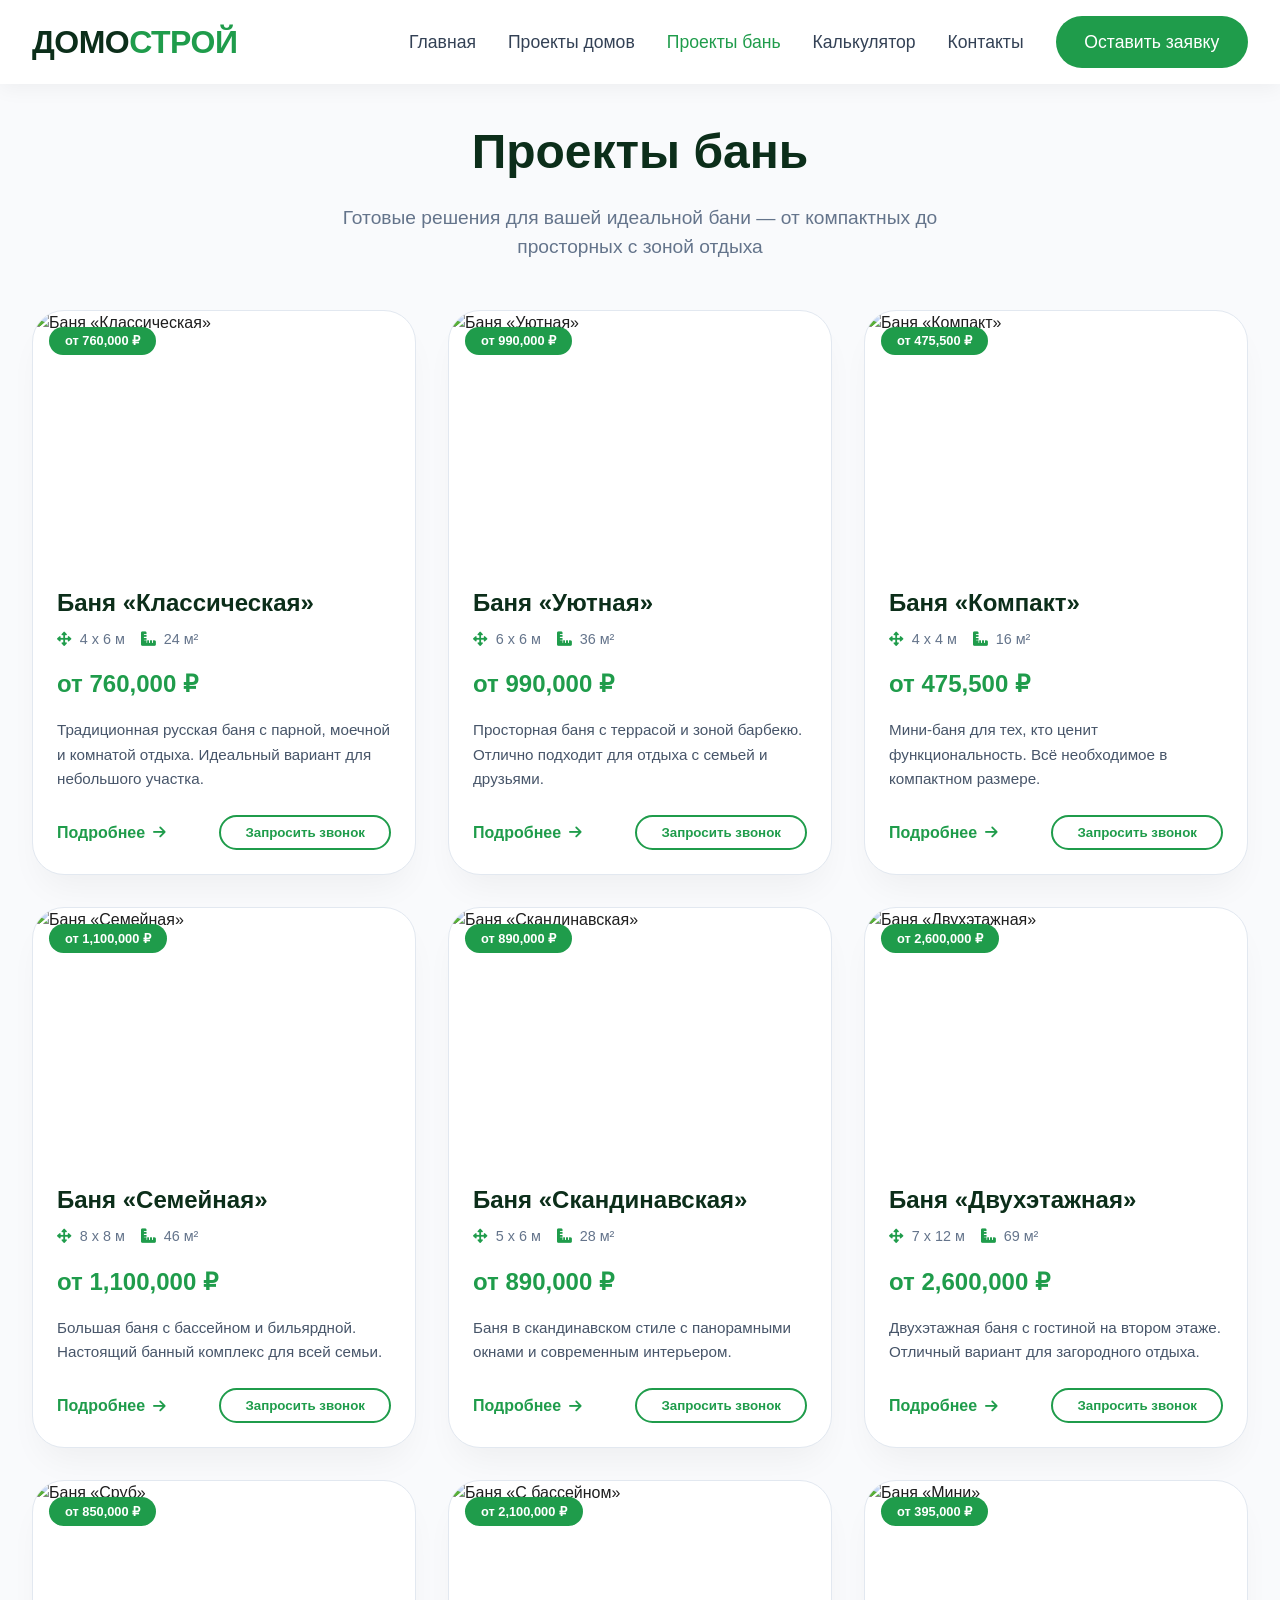
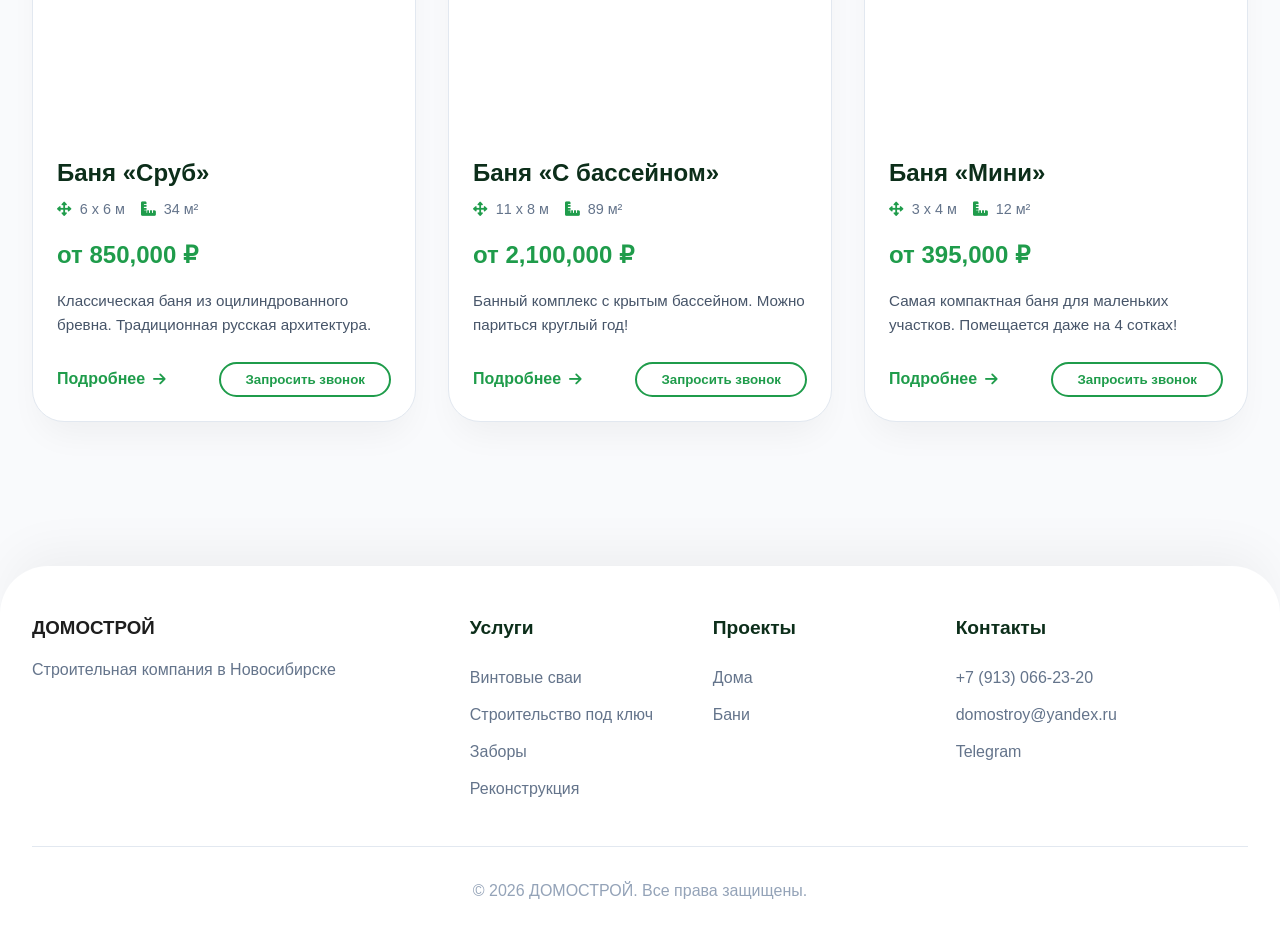
==== baths.html @ 4ecd40e8 "Add files via upload" ====
<!DOCTYPE html>
<html lang="ru">
<head>
    <meta charset="UTF-8">
    <meta name="viewport" content="width=device-width, initial-scale=1.0">
    <title>Проекты бань | ДОМОСТРОЙ</title>
    <link rel="shortcut icon" href="/favicon.ico" type="image/x-icon">
    <link rel="stylesheet" href="https://cdnjs.cloudflare.com/ajax/libs/font-awesome/6.0.0-beta3/css/all.min.css">
    <style>
        * {
            margin: 0;
            padding: 0;
            box-sizing: border-box;
        }

        body {
            font-family: 'Inter', -apple-system, BlinkMacSystemFont, 'Segoe UI', sans-serif;
            background: #f9fafc;
            color: #1e1e1e;
            line-height: 1.5;
        }

        /* ===== НАВИГАЦИЯ ===== */
        .navbar {
            background: white;
            box-shadow: 0 4px 20px rgba(0,0,0,0.05);
            position: sticky;
            top: 0;
            z-index: 100;
        }

        .nav-container {
            max-width: 1400px;
            margin: 0 auto;
            padding: 1rem 2rem;
            display: flex;
            justify-content: space-between;
            align-items: center;
            flex-wrap: wrap;
        }

        .nav-logo {
            display: flex;
            align-items: center;
        }

        .logo-text {
            font-size: 2rem;
            font-weight: 800;
            letter-spacing: -0.5px;
            line-height: 1.2;
        }

        .logo-dark {
            color: #0c2e1a;
        }

        .logo-light {
            color: #1f9c4b;
        }

        .nav-links {
            display: flex;
            gap: 2rem;
            align-items: center;
            flex-wrap: wrap;
        }

        .nav-links a {
            text-decoration: none;
            color: #334155;
            font-weight: 500;
            transition: 0.2s;
            font-size: 1.1rem;
        }

        .nav-links a:hover {
            color: #1f9c4b;
        }

        .nav-button {
            background: #1f9c4b;
            color: white !important;
            padding: 0.8rem 1.8rem;
            border-radius: 100px;
        }

        .nav-button:hover {
            background: #24b155;
            color: white !important;
        }

        /* ===== ОСНОВНОЙ КОНТЕЙНЕР ===== */
        .main-container {
            max-width: 1400px;
            margin: 0 auto;
            padding: 2rem 2rem 3rem;
        }

        /* ===== ЗАГОЛОВОК СТРАНИЦЫ ===== */
        .page-header {
            text-align: center;
            margin-bottom: 3rem;
        }

        .page-header h1 {
            font-size: 3rem;
            font-weight: 700;
            color: #0c2e1a;
            margin-bottom: 1rem;
        }

        .page-header p {
            color: #64748b;
            font-size: 1.2rem;
            max-width: 700px;
            margin: 0 auto;
        }

        /* ===== СЕТКА ПРОЕКТОВ ===== */
        .projects-grid {
            display: grid;
            grid-template-columns: repeat(auto-fit, minmax(350px, 1fr));
            gap: 2rem;
            margin: 3rem 0;
        }

        .project-card {
            background: white;
            border-radius: 32px;
            overflow: hidden;
            box-shadow: 0 20px 35px -10px rgba(0,0,0,0.05);
            border: 1px solid #e2e8f0;
            transition: 0.3s;
            cursor: pointer;
        }

        .project-card:hover {
            transform: translateY(-5px);
            box-shadow: 0 30px 45px -15px rgba(31,156,75,0.15);
            border-color: #1f9c4b;
        }

        .project-image {
            position: relative;
            height: 250px;
            overflow: hidden;
        }

        .project-image img {
            width: 100%;
            height: 100%;
            object-fit: cover;
            transition: 0.5s;
        }

        .project-card:hover .project-image img {
            transform: scale(1.05);
        }

        .project-badge {
            position: absolute;
            top: 1rem;
            left: 1rem;
            background: #1f9c4b;
            color: white;
            padding: 0.3rem 1rem;
            border-radius: 100px;
            font-size: 0.8rem;
            font-weight: 600;
            z-index: 2;
        }

        .project-content {
            padding: 1.5rem;
        }

        .project-title {
            font-size: 1.5rem;
            font-weight: 700;
            color: #0c2e1a;
            margin-bottom: 0.5rem;
        }

        .project-specs {
            display: flex;
            gap: 1rem;
            margin-bottom: 1rem;
            color: #64748b;
            font-size: 0.9rem;
        }

        .project-specs i {
            color: #1f9c4b;
            margin-right: 0.3rem;
        }

        .project-price {
            font-size: 1.5rem;
            font-weight: 700;
            color: #1f9c4b;
            margin-bottom: 1rem;
        }

        .project-price small {
            font-size: 0.9rem;
            color: #64748b;
            font-weight: 400;
        }

        .project-description {
            color: #475569;
            margin-bottom: 1.5rem;
            font-size: 0.95rem;
            line-height: 1.6;
        }

        .project-footer {
            display: flex;
            justify-content: space-between;
            align-items: center;
            pointer-events: none;
        }

        .project-link {
            color: #1f9c4b;
            font-weight: 600;
            display: inline-flex;
            align-items: center;
            gap: 0.5rem;
            pointer-events: none;
        }

        .project-link i {
            font-size: 0.9rem;
        }

        .project-btn {
            background: transparent;
            border: 2px solid #1f9c4b;
            color: #1f9c4b;
            padding: 0.5rem 1.5rem;
            border-radius: 100px;
            font-weight: 600;
            cursor: pointer;
            transition: 0.2s;
            pointer-events: auto;
            position: relative;
            z-index: 10;
        }

        .project-btn:hover {
            background: #1f9c4b;
            color: white;
        }

        /* ===== МОДАЛЬНОЕ ОКНО ПРОЕКТА ===== */
        .modal {
            display: none;
            position: fixed;
            top: 0;
            left: 0;
            width: 100%;
            height: 100%;
            background: rgba(0,0,0,0.8);
            z-index: 1000;
            justify-content: center;
            align-items: center;
        }

        .modal.active {
            display: flex;
        }

        .modal-content {
            background: white;
            border-radius: 48px;
            max-width: 1000px;
            width: 90%;
            max-height: 90vh;
            overflow-y: auto;
            position: relative;
            padding: 2rem;
        }

        .modal-close {
            position: absolute;
            top: 1rem;
            right: 1rem;
            font-size: 2rem;
            color: #94a3b8;
            cursor: pointer;
            transition: 0.2s;
            background: none;
            border: none;
            z-index: 10;
        }

        .modal-close:hover {
            color: #1f9c4b;
        }

        .modal-grid {
            display: grid;
            grid-template-columns: 1fr 1fr;
            gap: 2rem;
        }

        .modal-gallery {
            position: relative;
        }

        .modal-main-image {
            position: relative;
            width: 100%;
            height: 300px;
            border-radius: 24px;
            overflow: hidden;
            margin-bottom: 1rem;
            cursor: pointer;
        }

        .modal-main-image img {
            width: 100%;
            height: 100%;
            object-fit: cover;
            object-position: center;
        }

        .modal-thumbnails {
            display: grid;
            grid-template-columns: repeat(3, 1fr);
            gap: 0.5rem;
        }

        .modal-thumb {
            width: 100%;
            height: 80px;
            border-radius: 12px;
            overflow: hidden;
            cursor: pointer;
            opacity: 0.6;
            transition: 0.2s;
        }

        .modal-thumb.active {
            opacity: 1;
            border: 3px solid #1f9c4b;
        }

        .modal-thumb:hover {
            opacity: 1;
        }

        .modal-thumb img {
            width: 100%;
            height: 100%;
            object-fit: cover;
        }

        .modal-info h2 {
            font-size: 2rem;
            color: #0c2e1a;
            margin-bottom: 1rem;
        }

        .modal-specs {
            display: grid;
            grid-template-columns: 1fr 1fr;
            gap: 1rem;
            margin-bottom: 1.5rem;
        }

        .modal-spec-item {
            background: #f8fafc;
            border-radius: 16px;
            padding: 1rem;
        }

        .modal-spec-item i {
            font-size: 1.5rem;
            color: #1f9c4b;
            margin-bottom: 0.5rem;
        }

        .modal-spec-item h4 {
            font-size: 1rem;
            color: #64748b;
            margin-bottom: 0.3rem;
        }

        .modal-spec-item p {
            font-size: 1.2rem;
            font-weight: 600;
            color: #0c2e1a;
        }

        .modal-price {
            font-size: 2rem;
            font-weight: 700;
            color: #1f9c4b;
            margin: 1.5rem 0;
        }

        .modal-price small {
            font-size: 1rem;
            color: #64748b;
        }

        .modal-form {
            background: #f8fafc;
            border-radius: 24px;
            padding: 1.5rem;
            margin-top: 1.5rem;
        }

        .modal-form h3 {
            margin-bottom: 1rem;
            color: #0c2e1a;
        }

        .modal-form input {
            width: 100%;
            padding: 1rem;
            border: 2px solid #e2e8f0;
            border-radius: 16px;
            margin-bottom: 1rem;
            font-size: 1rem;
        }

        .modal-form input:focus {
            outline: none;
            border-color: #1f9c4b;
        }

        .modal-form button {
            width: 100%;
            padding: 1rem;
            background: #1f9c4b;
            color: white;
            border: none;
            border-radius: 100px;
            font-size: 1.1rem;
            font-weight: 600;
            cursor: pointer;
            transition: 0.2s;
        }

        .modal-form button:hover {
            background: #24b155;
        }

        /* ===== ФУТЕР ===== */
        .footer {
            background: white;
            border-radius: 48px 48px 0 0;
            padding: 3rem 2rem 2rem;
            margin-top: 3rem;
            box-shadow: 0 -25px 50px -12px rgba(0,0,0,0.05);
        }

        .footer-container {
            max-width: 1400px;
            margin: 0 auto;
            display: grid;
            grid-template-columns: 2fr 1fr 1fr 1.5fr;
            gap: 3rem;
        }

        .footer-logo p {
            color: #64748b;
            margin-top: 1rem;
        }

        .footer-links h4 {
            font-size: 1.2rem;
            margin-bottom: 1.5rem;
            color: #0c2e1a;
        }

        .footer-links a {
            display: block;
            color: #64748b;
            text-decoration: none;
            margin-bottom: 0.8rem;
            transition: 0.2s;
        }

        .footer-links a:hover {
            color: #1f9c4b;
        }

        .footer-bottom {
            text-align: center;
            padding-top: 2rem;
            margin-top: 2rem;
            border-top: 1px solid #e2e8f0;
            color: #94a3b8;
        }

        /* ===== УВЕДОМЛЕНИЯ ===== */
        .notification {
            position: fixed;
            top: 20px;
            right: 20px;
            background: white;
            border-radius: 16px;
            padding: 1.2rem 1.5rem;
            box-shadow: 0 20px 40px rgba(0,0,0,0.1);
            border-left: 4px solid #1f9c4b;
            z-index: 1000;
            transform: translateX(400px);
            transition: 0.3s;
            max-width: 350px;
        }

        .notification.show {
            transform: translateX(0);
        }

        .notification.error {
            border-left-color: #dc2626;
        }

        .notification-content {
            display: flex;
            align-items: center;
            gap: 1rem;
        }

        .notification i {
            font-size: 1.5rem;
            color: #1f9c4b;
        }

        .notification.error i {
            color: #dc2626;
        }

        /* Лайтбокс с листалкой */
        .lightbox {
            display: none;
            position: fixed;
            top: 0;
            left: 0;
            width: 100%;
            height: 100%;
            background: rgba(0, 0, 0, 0.95);
            z-index: 2000;
            justify-content: center;
            align-items: center;
        }

        .lightbox.active {
            display: flex;
        }

        .lightbox-content {
            position: relative;
            max-width: 90vw;
            max-height: 90vh;
        }

        .lightbox-content img {
            max-width: 100%;
            max-height: 90vh;
            object-fit: contain;
            border-radius: 8px;
        }

        .lightbox-close {
            position: absolute;
            top: -40px;
            right: 0;
            color: white;
            font-size: 40px;
            cursor: pointer;
            background: none;
            border: none;
            z-index: 2001;
        }

        .lightbox-close:hover {
            color: #1f9c4b;
        }

        .lightbox-prev,
        .lightbox-next {
            position: absolute;
            top: 50%;
            transform: translateY(-50%);
            background: rgba(255, 255, 255, 0.2);
            color: white;
            border: none;
            width: 50px;
            height: 50px;
            border-radius: 50%;
            font-size: 24px;
            cursor: pointer;
            transition: 0.2s;
            display: flex;
            align-items: center;
            justify-content: center;
        }

        .lightbox-prev:hover,
        .lightbox-next:hover {
            background: rgba(255, 255, 255, 0.4);
        }

        .lightbox-prev {
            left: 20px;
        }

        .lightbox-next {
            right: 20px;
        }

        .lightbox-counter {
            position: absolute;
            bottom: -30px;
            left: 50%;
            transform: translateX(-50%);
            color: white;
            font-size: 16px;
            background: rgba(0,0,0,0.5);
            padding: 5px 15px;
            border-radius: 20px;
        }

        /* Кнопка увеличения на главном фото */
        .zoom-button {
            position: absolute;
            bottom: 10px;
            right: 10px;
            background: rgba(0,0,0,0.6);
            color: white;
            width: 40px;
            height: 40px;
            border-radius: 50%;
            display: flex;
            align-items: center;
            justify-content: center;
            cursor: pointer;
            transition: 0.2s;
            border: 2px solid white;
        }

        .zoom-button:hover {
            background: #1f9c4b;
            transform: scale(1.1);
        }

        @media (max-width: 1000px) {
            .footer-container {
                grid-template-columns: 1fr 1fr;
            }
            
            .modal-grid {
                grid-template-columns: 1fr;
            }
        }

        @media (max-width: 700px) {
            .nav-container {
                flex-direction: column;
                gap: 1rem;
            }
            
            .nav-links {
                justify-content: center;
            }
            
            .projects-grid {
                grid-template-columns: 1fr;
            }
            
            .footer-container {
                grid-template-columns: 1fr;
            }
            
            .modal-content {
                padding: 1rem;
            }
            
            .modal-specs {
                grid-template-columns: 1fr;
            }
        }
            .lightbox-close {
            position: absolute;
            top: 20px;
            right: 30px;
            color: white;
            font-size: 40px;
            cursor: pointer;
            z-index: 2001;
            background: none;
            border: none;
        }
        .lightbox-close:hover {
            color: #1f9c4b;
        }
    </style>
</head>
<body>
    <div class="navbar">
        <div class="nav-container">
            <div class="nav-logo">
                <a href="index.html" style="text-decoration: none; display: block;">
                    <div class="logo-text">
                        <span class="logo-dark">ДОМО</span><span class="logo-light">СТРОЙ</span>
                    </div>
                </a>
            </div>
            <div class="nav-links">
                <a href="index.html">Главная</a>
                <a href="houses.html">Проекты домов</a>
                <a href="baths.html" style="color: #1f9c4b;">Проекты бань</a>
                <a href="calculator.html">Калькулятор</a>
                <a href="index.html#contacts">Контакты</a>
                <a href="index.html#form" class="nav-button">Оставить заявку</a>
            </div>
        </div>
    </div>

    <div class="main-container">
        <div class="page-header">
            <h1>Проекты бань</h1>
            <p>Готовые решения для вашей идеальной бани — от компактных до просторных с зоной отдыха</p>
        </div>

        <div class="projects-grid" id="projectsGrid">
            <!-- Проекты будут загружены через JS -->
        </div>
    </div>

    <div class="footer">
        <div class="footer-container">
            <div class="footer-logo">
                <h3>ДОМОСТРОЙ</h3>
                <p>Строительная компания в Новосибирске</p>
            </div>
            <div class="footer-links">
                <h4>Услуги</h4>
                <a href="calculator.html">Винтовые сваи</a>
                <a href="index.html#form">Строительство под ключ</a>
                <a href="index.html#form">Заборы</a>
                <a href="index.html#form">Реконструкция</a>
            </div>
            <div class="footer-links">
                <h4>Проекты</h4>
                <a href="houses.html">Дома</a>
                <a href="baths.html">Бани</a>
            </div>
            <div class="footer-links">
                <h4>Контакты</h4>
                <a href="tel:+79130662320">+7 (913) 066-23-20</a>
                <a href="mailto:domostroy@yandex.ru">domostroy@yandex.ru</a>
                <a href="https://t.me/stroyd0m_bot" target="_blank">Telegram</a>
            </div>
        </div>
        <div class="footer-bottom">
            <p>© 2026 ДОМОСТРОЙ. Все права защищены.</p>
        </div>
    </div>

    <div class="notification" id="notification">
        <div class="notification-content">
            <i class="fas fa-check-circle"></i>
            <p id="notificationMessage">Спасибо! Заявка отправлена</p>
        </div>
    </div>

    <!-- ЛАЙТБОКС -->
    <div class="lightbox" id="lightbox">
        <button class="lightbox-close" onclick="closeLightbox()">&times;</button>
        <button class="lightbox-prev" onclick="prevLightboxImage()">❮</button>
        <button class="lightbox-next" onclick="nextLightboxImage()">❯</button>
        <div class="lightbox-content">
            <img src="" alt="" id="lightbox-img">
        </div>
        <div class="lightbox-counter" id="lightbox-counter"></div>
    </div>

    <script>
        // Данные проектов бань (9 штук)
        const projects = [
            {
                id: 1,
                title: "Баня «Классическая»",
                area: "24 м²",
                dimensions: "4 x 6 м",
                price: 760000,
                description: "Традиционная русская баня с парной, моечной и комнатой отдыха. Идеальный вариант для небольшого участка.",
                image: "images/ban.jpg",
                gallery: [
                    "images/ban.jpg",
                    "images/ban2.jpg",
                    "images/ban3.jpg",
                    "images/ban4.jpg"
                ],
                rooms: 3,
                floors: 1,
                material: "брус 150х150",
                features: ["Парная", "Моечная", "Комната отдыха"]
            },
            {
                id: 2,
                title: "Баня «Уютная»",
                area: "36 м²",
                dimensions: "6 x 6 м",
                price: 990000,
                description: "Просторная баня с террасой и зоной барбекю. Отлично подходит для отдыха с семьей и друзьями.",
                image: "images/ban.jpg",
                gallery: [
                    "images/ban.jpg",
                    "images/ban2.jpg",
                    "images/ban3.jpg",
                    "images/ban4.jpg"
                ],
                rooms: 4,
                floors: 1,
                material: "брус 150х150",
                features: ["Терраса", "Зона барбекю", "Большая комната отдыха"]
            },
            {
                id: 3,
                title: "Баня «Компакт»",
                area: "16 м²",
                dimensions: "4 x 4 м",
                price: 475500,
                description: "Мини-баня для тех, кто ценит функциональность. Всё необходимое в компактном размере.",
                image: "images/ban.jpg",
                gallery: [
                    "images/ban.jpg",
                    "images/ban2.jpg",
                    "images/ban3.jpg",
                    "images/ban4.jpg"
                ],
                rooms: 2,
                floors: 1,
                material: "брус 100х150",
                features: ["Парная", "Моечная", "Экономичная"]
            },
            {
                id: 4,
                title: "Баня «Семейная»",
                area: "46 м²",
                dimensions: "8 x 8 м",
                price: 1100000,
                description: "Большая баня с бассейном и бильярдной. Настоящий банный комплекс для всей семьи.",
                image: "images/ban.jpg",
                gallery: [
                    "images/ban.jpg",
                    "images/ban2.jpg",
                    "images/ban3.jpg",
                    "images/ban4.jpg"
                ],
                rooms: 5,
                floors: 1,
                material: "брус 150х150",
                features: ["Бассейн", "Бильярдная", "Большая парная"]
            },
            {
                id: 5,
                title: "Баня «Скандинавская»",
                area: "28 м²",
                dimensions: "5 x 6 м",
                price: 890000,
                description: "Баня в скандинавском стиле с панорамными окнами и современным интерьером.",
                image: "images/ban.jpg",
                gallery: [
                    "images/ban.jpg",
                    "images/ban2.jpg",
                    "images/ban3.jpg",
                    "images/ban4.jpg"
                ],
                rooms: 3,
                floors: 1,
                material: "каркас",
                features: ["Панорамные окна", "Терраса", "Современный дизайн"]
            },
            {
                id: 6,
                title: "Баня «Двухэтажная»",
                area: "69 м²",
                dimensions: "7 x 12 м",
                price: 2600000,
                description: "Двухэтажная баня с гостиной на втором этаже. Отличный вариант для загородного отдыха.",
                image: "images/ban.jpg",
                gallery: [
                    "images/ban.jpg",
                    "images/ban2.jpg",
                    "images/ban3.jpg",
                    "images/ban4.jpg"
                ],
                rooms: 6,
                floors: 2,
                material: "брус 150х150",
                features: ["Гостиная", "Балкон", "2 санузла"]
            },
            {
                id: 7,
                title: "Баня «Сруб»",
                area: "34 м²",
                dimensions: "6 x 6 м",
                price: 850000,
                description: "Классическая баня из оцилиндрованного бревна. Традиционная русская архитектура.",
                image: "images/ban.jpg",
                gallery: [
                    "images/ban.jpg",
                    "images/ban2.jpg",
                    "images/ban3.jpg",
                    "images/ban4.jpg"
                ],
                rooms: 3,
                floors: 1,
                material: "бревно 200 мм",
                features: ["Настоящий сруб", "Русская печь", "Традиционный стиль"]
            },
            {
                id: 8,
                title: "Баня «С бассейном»",
                area: "89 м²",
                dimensions: "11 x 8 м",
                price: 2100000,
                description: "Банный комплекс с крытым бассейном. Можно париться круглый год!",
                image: "images/ban.jpg",
                gallery: [
                    "images/ban.jpg",
                    "images/ban2.jpg",
                    "images/ban3.jpg",
                    "images/ban4.jpg"
                ],
                rooms: 5,
                floors: 1,
                material: "брус 150х150",
                features: ["Крытый бассейн", "Сауна", "Зона отдыха"]
            },
            {
                id: 9,
                title: "Баня «Мини»",
                area: "12 м²",
                dimensions: "3 x 4 м",
                price: 395000,
                description: "Самая компактная баня для маленьких участков. Помещается даже на 4 сотках!",
                image: "images/ban.jpg",
                gallery: [
                    "images/ban.jpg",
                    "images/ban2.jpg",
                    "images/ban3.jpg",
                    "images/ban4.jpg"
                ],
                rooms: 2,
                floors: 1,
                material: "каркас",
                features: ["Парная", "Моечная", "Сверхкомпактная"]
            }
        ];
        
        let currentProjectId = null;

        const projectsGrid = document.getElementById('projectsGrid');
        const notification = document.getElementById('notification');
        const notificationMessage = document.getElementById('notificationMessage');

        function showNotification(message, isError = false) {
            notificationMessage.textContent = message;
            notification.classList.add('show');
            if (isError) {
                notification.classList.add('error');
            } else {
                notification.classList.remove('error');
            }
            setTimeout(() => notification.classList.remove('show'), 4000);
        }

        // Маска для телефона
        function maskPhone(input) {
            let value = input.value.replace(/\D/g, '');
            if (value.length > 0) {
                if (value.startsWith('7') || value.startsWith('8')) {
                    value = value.substring(1);
                }
                let formatted = '+7 ';
                if (value.length > 0) formatted += '(' + value.substring(0, 3);
                if (value.length >= 4) formatted += ') ' + value.substring(3, 6);
                if (value.length >= 7) formatted += '-' + value.substring(6, 8);
                if (value.length >= 9) formatted += '-' + value.substring(8, 10);
                input.value = formatted;
            }
        }

        // Отправка заявки в Telegram
        async function sendApplication(data) {
            try {
                const botToken = '8576050053:AAF1rDfuJ5H9goOF553ouvGzCUHMVQ9Rt3Q';
                const text = `
🚨 <b>ЗАЯВКА С ПРОЕКТА БАНИ</b>

<b>🏠 Проект:</b> ${data.projectTitle}
<b>📐 Площадь:</b> ${data.area}
<b>💰 Стоимость от:</b> ${data.price} ₽

<b>👤 Имя:</b> ${data.name}
<b>📞 Телефон:</b> ${data.phone}
${data.comment ? `<b>💬 Комментарий:</b> ${data.comment}` : ''}

<b>⏰ Время:</b> ${new Date().toLocaleString('ru-RU')}
                `;

                await fetch(`https://api.telegram.org/bot${botToken}/sendMessage`, {
                    method: 'POST',
                    headers: {'Content-Type': 'application/json'},
                    body: JSON.stringify({
                        chat_id: -1002812099564,
                        message_thread_id: 6315,
                        text: text,
                        parse_mode: 'HTML'
                    })
                });
                return true;
            } catch (error) {
                console.error('Ошибка:', error);
                return false;
            }
        }

        // Рендерим карточки проектов
        projects.forEach(project => {
            const card = document.createElement('div');
            card.className = 'project-card';
            card.setAttribute('onclick', `openProject(${project.id})`);
            card.innerHTML = `
                <div class="project-image">
                    <img src="${project.image}" alt="${project.title}">
                    <div class="project-badge">от ${project.price.toLocaleString()} ₽</div>
                </div>
                <div class="project-content">
                    <h3 class="project-title">${project.title}</h3>
                    <div class="project-specs">
                        <span><i class="fas fa-arrows-alt"></i> ${project.dimensions}</span>
                        <span><i class="fas fa-ruler-combined"></i> ${project.area}</span>
                    </div>
                    <div class="project-price">
                        от ${project.price.toLocaleString()} ₽
                    </div>
                    <p class="project-description">${project.description}</p>
                    <div class="project-footer">
                        <span class="project-link">
                            Подробнее <i class="fas fa-arrow-right"></i>
                        </span>
                        <button class="project-btn" onclick="event.stopPropagation(); quickOrder(${project.id})">
                            Запросить звонок
                        </button>
                    </div>
                </div>
            `;
            projectsGrid.appendChild(card);
        });

        // Модальное окно
        const modal = document.createElement('div');
        modal.className = 'modal';
        modal.id = 'projectModal';
        modal.innerHTML = `
            <div class="modal-content">
                <span class="modal-close" onclick="closeModal()">&times;</span>
                <div class="modal-grid" id="modalContent"></div>
            </div>
        `;
        document.body.appendChild(modal);

        // Переменные для лайтбокса
        let currentLightboxImages = [];
        let currentLightboxIndex = 0;

        // Функции для лайтбокса
        window.openLightbox = function(images, index) {
            currentLightboxImages = images;
            currentLightboxIndex = index;
            updateLightboxImage();
            document.getElementById('lightbox').classList.add('active');
        };

        window.updateLightboxImage = function() {
            const img = document.getElementById('lightbox-img');
            const counter = document.getElementById('lightbox-counter');
            img.src = currentLightboxImages[currentLightboxIndex];
            counter.textContent = `${currentLightboxIndex + 1} / ${currentLightboxImages.length}`;
        };

        window.prevLightboxImage = function() {
            if (currentLightboxIndex > 0) {
                currentLightboxIndex--;
                updateLightboxImage();
            }
        };

        window.nextLightboxImage = function() {
            if (currentLightboxIndex < currentLightboxImages.length - 1) {
                currentLightboxIndex++;
                updateLightboxImage();
            }
        };

        window.closeLightbox = function() {
            document.getElementById('lightbox').classList.remove('active');
        };

        // Обработка клавиш
        document.addEventListener('keydown', function(e) {
            const lightbox = document.getElementById('lightbox');
            if (!lightbox || !lightbox.classList.contains('active')) return;
            
            if (e.key === 'Escape') {
                closeLightbox();
            } else if (e.key === 'ArrowLeft') {
                prevLightboxImage();
            } else if (e.key === 'ArrowRight') {
                nextLightboxImage();
            }
        });

        window.openProject = function(id) {
            currentProjectId = id;
            const project = projects.find(p => p.id === id);
            if (!project) return;

            const modalContent = document.getElementById('modalContent');
            modalContent.innerHTML = `
                <div class="modal-gallery">
                    <div class="modal-main-image" onclick="openLightbox(${JSON.stringify(project.gallery).replace(/"/g, '&quot;')}, 0)">
                        <img src="${project.gallery[0]}" alt="${project.title}">
                        <div class="zoom-button" onclick="event.stopPropagation(); openLightbox(${JSON.stringify(project.gallery).replace(/"/g, '&quot;')}, 0)">
                            <i class="fas fa-search-plus"></i>
                        </div>
                    </div>
                    <div class="modal-thumbnails" id="modalThumbnails">
                        ${project.gallery.map((img, index) => `
                            <div class="modal-thumb ${index === 0 ? 'active' : ''}" 
                                onclick="changeMainImage('${img}', this, ${index})">
                                <img src="${img}" alt="">
                            </div>
                        `).join('')}
                    </div>
                </div>
                <div class="modal-info">
                    <h2>${project.title}</h2>
                    
                    <div class="modal-specs">
                        <div class="modal-spec-item">
                            <i class="fas fa-ruler-combined"></i>
                            <h4>Площадь</h4>
                            <p>${project.area}</p>
                        </div>
                        <div class="modal-spec-item">
                            <i class="fas fa-arrows-alt"></i>
                            <h4>Размеры</h4>
                            <p>${project.dimensions}</p>
                        </div>
                        <div class="modal-spec-item">
                            <i class="fas fa-door-open"></i>
                            <h4>Помещений</h4>
                            <p>${project.rooms}</p>
                        </div>
                        <div class="modal-spec-item">
                            <i class="fas fa-layer-group"></i>
                            <h4>Этажей</h4>
                            <p>${project.floors}</p>
                        </div>
                    </div>

                    <div class="modal-price">
                        от ${project.price.toLocaleString()} ₽
                    </div>

                    <p><strong>Материал стен:</strong> ${project.material}</p>
                    <p><strong>Особенности:</strong> ${project.features.join(', ')}</p>

                    <div class="modal-form">
                        <h3>Запросить звонок по проекту</h3>
                        <form onsubmit="submitProjectForm(event, ${project.id})">
                            <input type="text" id="modalName" placeholder="Ваше имя" required>
                            <input type="tel" id="modalPhone" placeholder="+7 (___) ___-__-__" required oninput="maskPhone(this)">
                            <input type="text" id="modalComment" placeholder="Комментарий (необязательно)">
                            <button type="submit">Отправить</button>
                        </form>
                    </div>
                </div>
            `;
            modal.classList.add('active');
        };

        window.changeMainImage = function(src, element, index) {
            const project = projects.find(p => p.id === currentProjectId);
            const mainImageDiv = document.querySelector('.modal-main-image');
            mainImageDiv.innerHTML = `
                <img src="${src}" alt="">
                <div class="zoom-button" onclick="event.stopPropagation(); openLightbox(${JSON.stringify(project.gallery).replace(/"/g, '&quot;')}, ${index})">
                    <i class="fas fa-search-plus"></i>
                </div>
            `;
            // Обновляем onclick для всего div
            mainImageDiv.setAttribute('onclick', `openLightbox(${JSON.stringify(project.gallery).replace(/"/g, '&quot;')}, ${index})`);
            
            document.querySelectorAll('.modal-thumb').forEach(thumb => thumb.classList.remove('active'));
            element.classList.add('active');
        };

        window.closeModal = function() {
            modal.classList.remove('active');
        };

        window.quickOrder = function(id) {
            openProject(id);
        };

        window.submitProjectForm = async function(event, projectId) {
            event.preventDefault();
            const project = projects.find(p => p.id === projectId);
            const name = document.getElementById('modalName').value;
            const phone = document.getElementById('modalPhone').value;
            const comment = document.getElementById('modalComment').value;

            if (!name || !phone) {
                showNotification('Заполните имя и телефон', true);
                return;
            }

            const success = await sendApplication({
                projectTitle: project.title,
                area: project.area,
                price: project.price.toLocaleString(),
                name,
                phone,
                comment
            });

            if (success) {
                showNotification('Заявка отправлена! Менеджер свяжется с вами');
                setTimeout(() => closeModal(), 2000);
            } else {
                showNotification('Ошибка отправки', true);
            }
        };

        // Клик вне модального окна
        modal.addEventListener('click', function(e) {
            if (e.target === modal) {
                closeModal();
            }
        });
    </script>
</body>
</html>
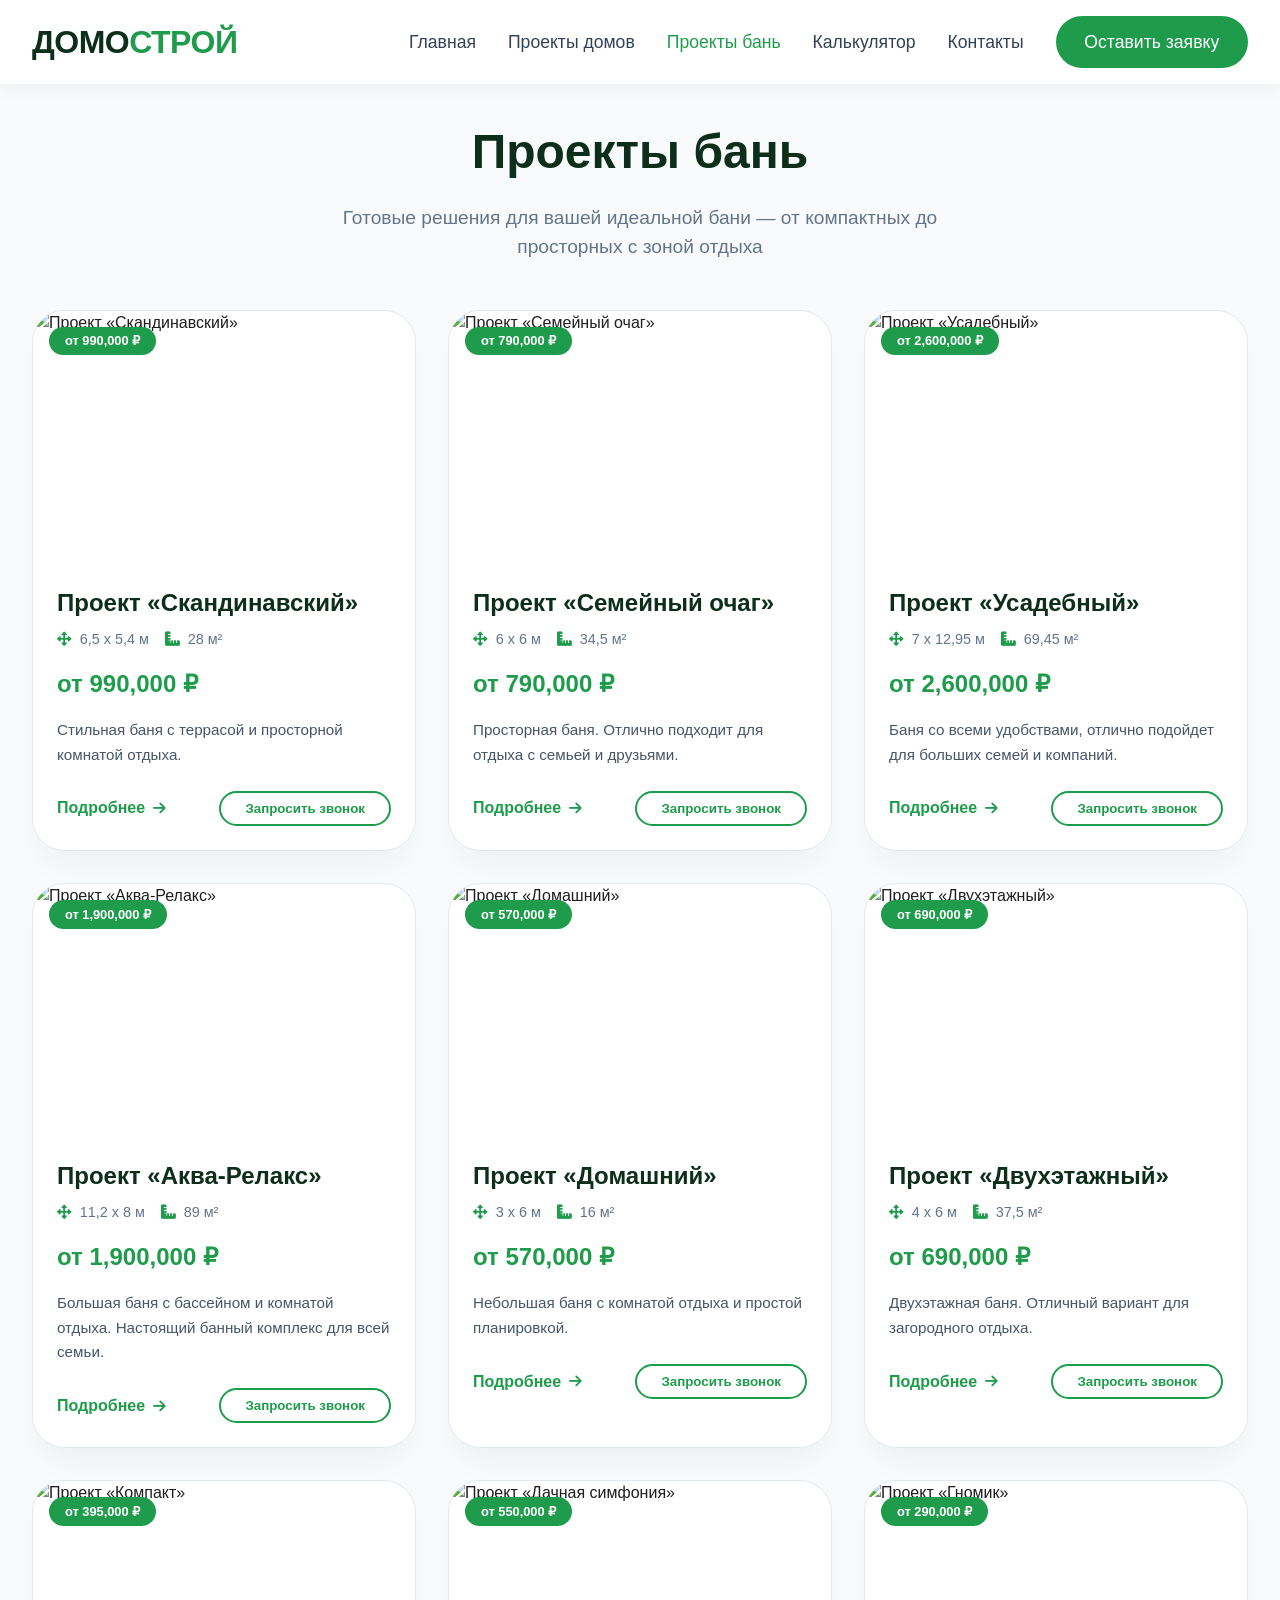
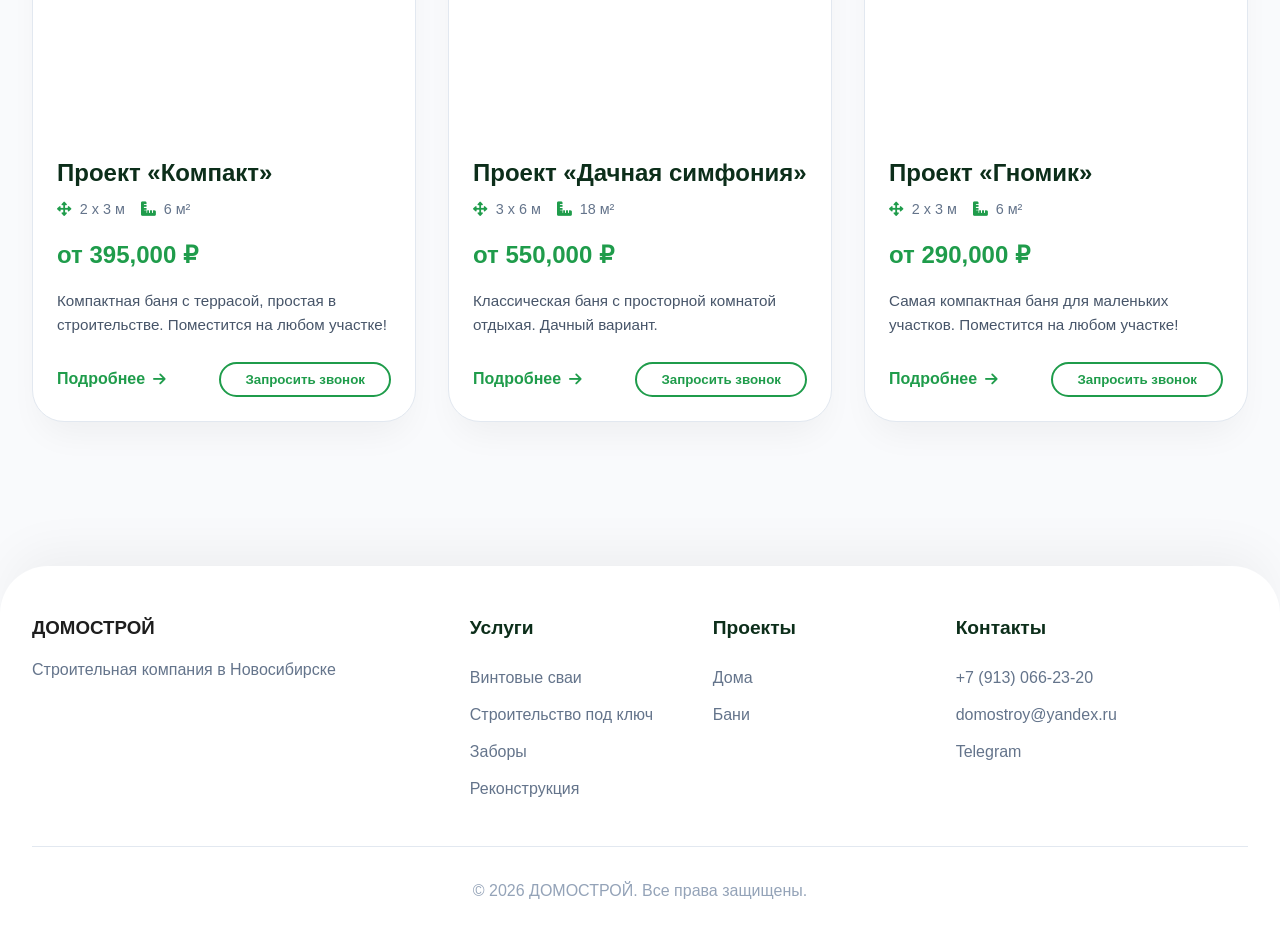
==== commit 52991a6b: "Add files via upload" ====
--- a/baths.html
+++ b/baths.html
@@ -788,174 +788,162 @@
         const projects = [
             {
                 id: 1,
-                title: "Баня «Классическая»",
-                area: "24 м²",
-                dimensions: "4 x 6 м",
-                price: 760000,
-                description: "Традиционная русская баня с парной, моечной и комнатой отдыха. Идеальный вариант для небольшого участка.",
-                image: "images/ban.jpg",
+                title: "Проект «Скандинавский»",
+                area: "28 м²",
+                dimensions: "6,5 x 5,4 м",
+                price: 990000,
+                description: "Стильная баня с террасой и просторной комнатой отдыха.",
+                image: "images/baan.png",
                 gallery: [
-                    "images/ban.jpg",
-                    "images/ban2.jpg",
-                    "images/ban3.jpg",
-                    "images/ban4.jpg"
+                    "images/baan.png",
+                    "images/baan2.png",
+                    "images/baan3.png",
+                    "images/baan4.png"
                 ],
                 rooms: 3,
                 floors: 1,
                 material: "брус 150х150",
-                features: ["Парная", "Моечная", "Комната отдыха"]
+                features: ["Парная", "Душевая", "Комната отдыха"]
             },
             {
                 id: 2,
-                title: "Баня «Уютная»",
-                area: "36 м²",
+                title: "Проект «Семейный очаг»",
+                area: "34,5 м²",
                 dimensions: "6 x 6 м",
-                price: 990000,
-                description: "Просторная баня с террасой и зоной барбекю. Отлично подходит для отдыха с семьей и друзьями.",
-                image: "images/ban.jpg",
+                price: 790000,
+                description: "Просторная баня. Отлично подходит для отдыха с семьей и друзьями.",
+                image: "images/bana.png",
                 gallery: [
-                    "images/ban.jpg",
-                    "images/ban2.jpg",
-                    "images/ban3.jpg",
-                    "images/ban4.jpg"
+                    "images/bana.png",
+                    "images/bana2.png",
                 ],
-                rooms: 4,
+                rooms: 3,
                 floors: 1,
                 material: "брус 150х150",
-                features: ["Терраса", "Зона барбекю", "Большая комната отдыха"]
+                features: ["Парная", "Помывочная", "Большая комната отдыха"]
             },
             {
                 id: 3,
-                title: "Баня «Компакт»",
-                area: "16 м²",
-                dimensions: "4 x 4 м",
-                price: 475500,
-                description: "Мини-баня для тех, кто ценит функциональность. Всё необходимое в компактном размере.",
-                image: "images/ban.jpg",
+                title: "Проект «Усадебный»",
+                area: "69,45 м²",
+                dimensions: "7 x 12,95 м",
+                price: 2600000,
+                description: "Баня со всеми удобствами, отлично подойдет для больших семей и компаний.",
+                image: "images/baaan.png",
                 gallery: [
-                    "images/ban.jpg",
-                    "images/ban2.jpg",
-                    "images/ban3.jpg",
-                    "images/ban4.jpg"
+                    "images/baaan.png",
+                    "images/baaan2.png",
+                    "images/baaan3.png",
+                    "images/baaan4.png"
                 ],
-                rooms: 2,
+                rooms: 5,
                 floors: 1,
                 material: "брус 100х150",
-                features: ["Парная", "Моечная", "Экономичная"]
+                features: ["Парная", "Купель", "Большая комната отдыха"]
             },
             {
                 id: 4,
-                title: "Баня «Семейная»",
-                area: "46 м²",
-                dimensions: "8 x 8 м",
-                price: 1100000,
-                description: "Большая баня с бассейном и бильярдной. Настоящий банный комплекс для всей семьи.",
-                image: "images/ban.jpg",
+                title: "Проект «Аква-Релакс»",
+                area: "89 м²",
+                dimensions: "11,2 x 8 м",
+                price: 1900000,
+                description: "Большая баня с бассейном и комнатой отдыха. Настоящий банный комплекс для всей семьи.",
+                image: "images/ban.png",
                 gallery: [
-                    "images/ban.jpg",
-                    "images/ban2.jpg",
-                    "images/ban3.jpg",
-                    "images/ban4.jpg"
+                    "images/ban.png",
+                    "images/ban2.png",
+                    "images/ban3.png",
+                    "images/ban4.png"
                 ],
                 rooms: 5,
                 floors: 1,
                 material: "брус 150х150",
-                features: ["Бассейн", "Бильярдная", "Большая парная"]
+                features: ["Бассейн", "Большая комната отдыха", "Большая парная", "Терраса"]
             },
             {
                 id: 5,
-                title: "Баня «Скандинавская»",
-                area: "28 м²",
-                dimensions: "5 x 6 м",
-                price: 890000,
-                description: "Баня в скандинавском стиле с панорамными окнами и современным интерьером.",
-                image: "images/ban.jpg",
+                title: "Проект «Домашний»",
+                area: "16 м²",
+                dimensions: "3 x 6 м",
+                price: 570000,
+                description: "Небольшая баня с комнатой отдыха и простой планировкой.",
+                image: "images/standartik.png",
                 gallery: [
-                    "images/ban.jpg",
-                    "images/ban2.jpg",
-                    "images/ban3.jpg",
-                    "images/ban4.jpg"
+                    "images/standartik.png",
+                    "images/standartik2.png",
                 ],
                 rooms: 3,
                 floors: 1,
-                material: "каркас",
-                features: ["Панорамные окна", "Терраса", "Современный дизайн"]
+                material: "Проф.Брус",
+                features: ["Комната отдыха", "Парная", "Помывочная"]
             },
             {
                 id: 6,
-                title: "Баня «Двухэтажная»",
-                area: "69 м²",
-                dimensions: "7 x 12 м",
-                price: 2600000,
-                description: "Двухэтажная баня с гостиной на втором этаже. Отличный вариант для загородного отдыха.",
-                image: "images/ban.jpg",
+                title: "Проект «Двухэтажный»",
+                area: "37,5 м²",
+                dimensions: "4 x 6 м",
+                price: 690000,
+                description: "Двухэтажная баня. Отличный вариант для загородного отдыха.",
+                image: "images/bban.png",
                 gallery: [
-                    "images/ban.jpg",
-                    "images/ban2.jpg",
-                    "images/ban3.jpg",
-                    "images/ban4.jpg"
+                    "images/bban.png",
+                    "images/bban2.png",
                 ],
-                rooms: 6,
+                rooms: 4,
                 floors: 2,
                 material: "брус 150х150",
-                features: ["Гостиная", "Балкон", "2 санузла"]
+                features: ["Помывочная", "Предбанник", "Масандра"]
             },
             {
                 id: 7,
-                title: "Баня «Сруб»",
-                area: "34 м²",
-                dimensions: "6 x 6 м",
-                price: 850000,
-                description: "Классическая баня из оцилиндрованного бревна. Традиционная русская архитектура.",
-                image: "images/ban.jpg",
+                title: "Проект «Компакт»",
+                area: "6 м²",
+                dimensions: "2 x 3 м",
+                price: 395000,
+                description: "Компактная баня с террасой, простая в строительстве. Поместится на любом участке!",
+                image: "images/minibbana.png",
                 gallery: [
-                    "images/ban.jpg",
-                    "images/ban2.jpg",
-                    "images/ban3.jpg",
-                    "images/ban4.jpg"
+                    "images/minibbana.png",
+                    "images/minibbana2.png",
+                ],
+                rooms: 1,
+                floors: 1,
+                material: "бревно 200 мм",
+                features: ["Сверхкомпактная", "Парная", "Терраса"]
+            },
+            {
+                id: 8,
+                title: "Проект «Дачная симфония»",
+                area: "18 м²",
+                dimensions: "3 x 6 м",
+                price: 550000,
+                description: "Классическая баня с просторной комнатой отдыхая. Дачный вариант.",
+                image: "images/standart.png",
+                gallery: [
+                    "images/standart.png",
+                    "images/standart2.png",
                 ],
                 rooms: 3,
                 floors: 1,
-                material: "бревно 200 мм",
-                features: ["Настоящий сруб", "Русская печь", "Традиционный стиль"]
-            },
-            {
-                id: 8,
-                title: "Баня «С бассейном»",
-                area: "89 м²",
-                dimensions: "11 x 8 м",
-                price: 2100000,
-                description: "Банный комплекс с крытым бассейном. Можно париться круглый год!",
-                image: "images/ban.jpg",
-                gallery: [
-                    "images/ban.jpg",
-                    "images/ban2.jpg",
-                    "images/ban3.jpg",
-                    "images/ban4.jpg"
-                ],
-                rooms: 5,
-                floors: 1,
                 material: "брус 150х150",
-                features: ["Крытый бассейн", "Сауна", "Зона отдыха"]
+                features: ["Парная", "Помывочная", "Комната отдыха"]
             },
             {
                 id: 9,
-                title: "Баня «Мини»",
-                area: "12 м²",
-                dimensions: "3 x 4 м",
-                price: 395000,
-                description: "Самая компактная баня для маленьких участков. Помещается даже на 4 сотках!",
-                image: "images/ban.jpg",
+                title: "Проект «Гномик»",
+                area: "6 м²",
+                dimensions: "2 x 3 м",
+                price: 290000,
+                description: "Самая компактная баня для маленьких участков. Поместится на любом участке!",
+                image: "images/minibana.jpg",
                 gallery: [
-                    "images/ban.jpg",
-                    "images/ban2.jpg",
-                    "images/ban3.jpg",
-                    "images/ban4.jpg"
+                    "images/minibana.jpg",
+                    "images/minibana2.png",
                 ],
                 rooms: 2,
                 floors: 1,
-                material: "каркас",
-                features: ["Парная", "Моечная", "Сверхкомпактная"]
+                material: "Проф.Брус",
+                features: ["Парная", "Комната отдыха", "Сверхкомпактная"]
             }
         ];
         
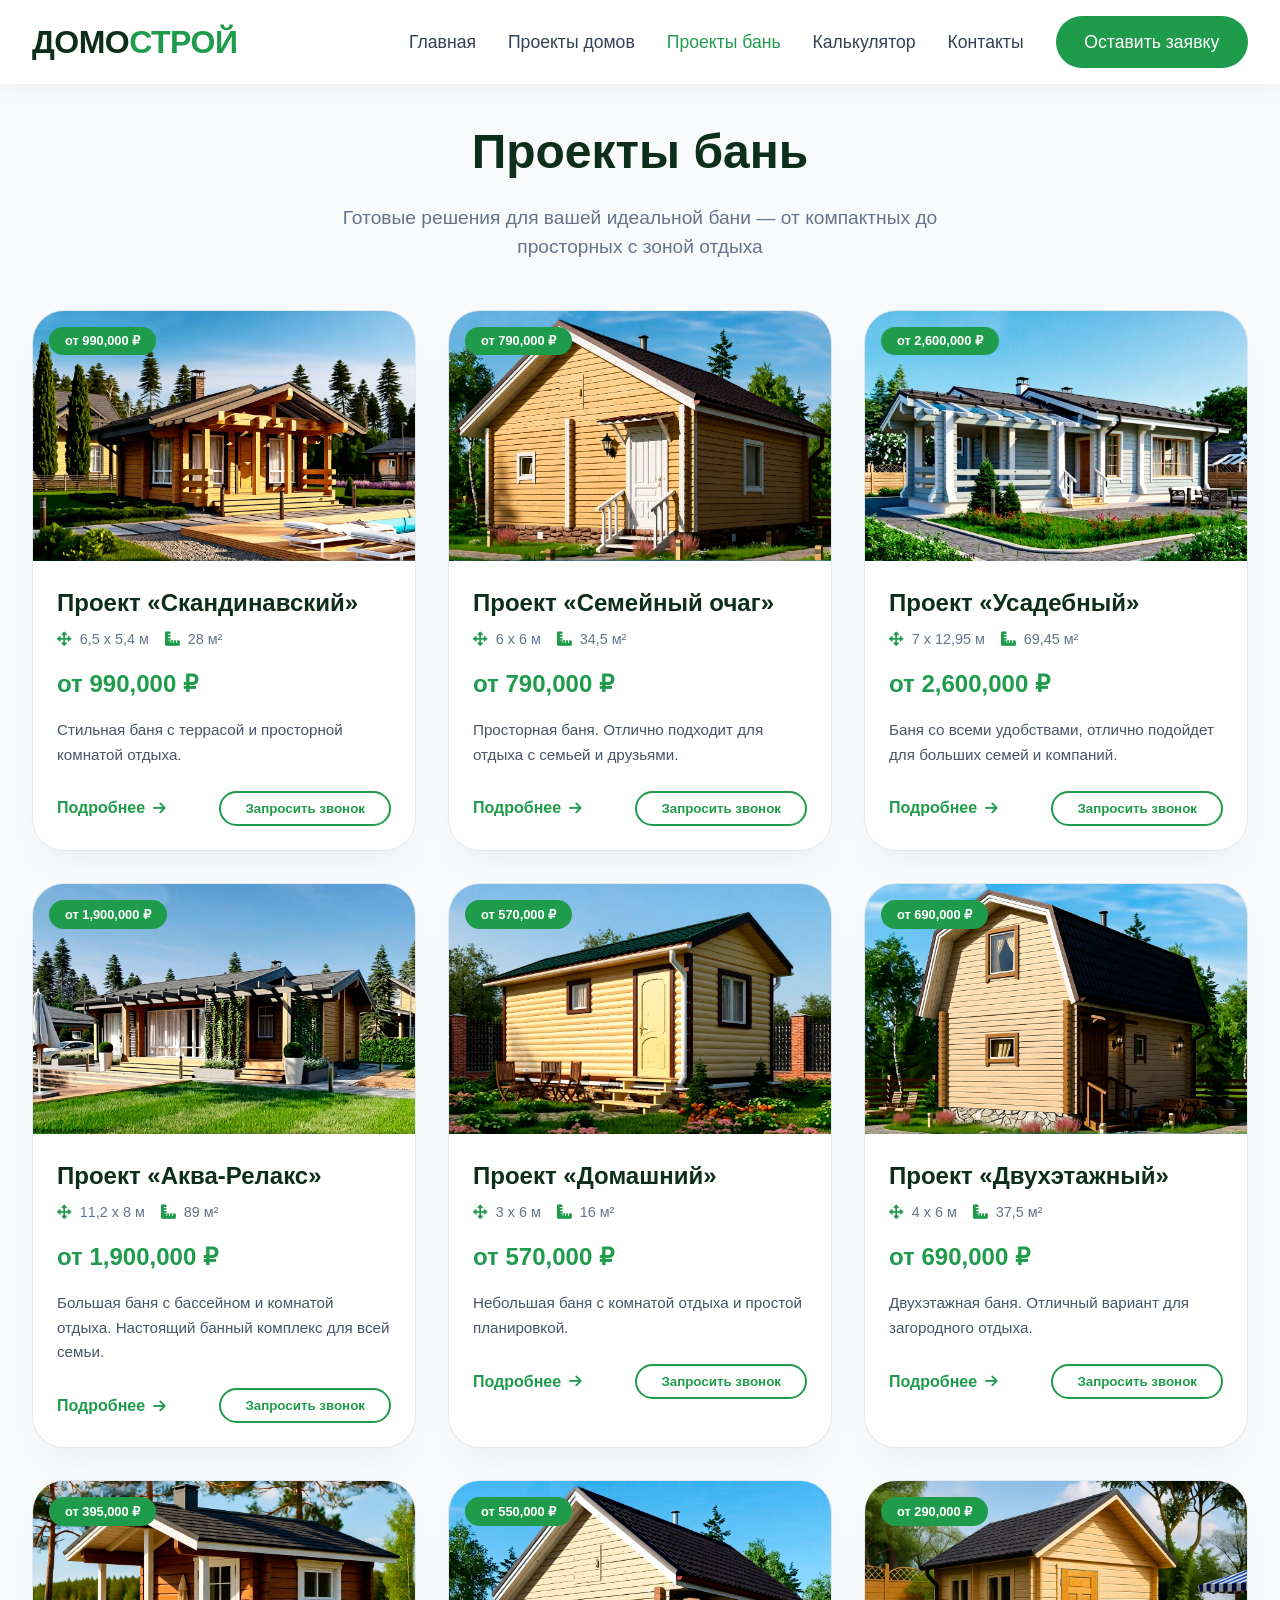
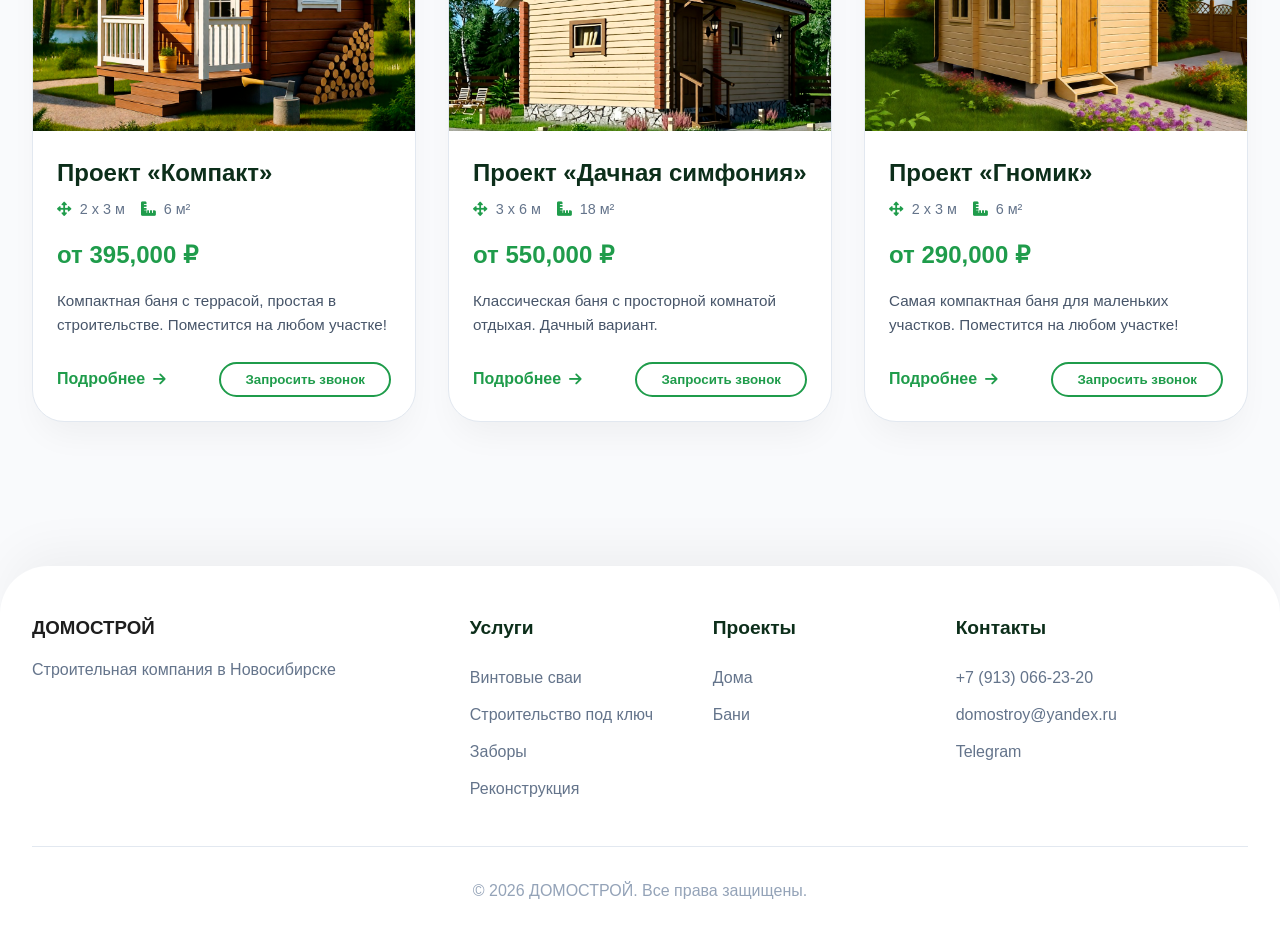
==== commit 0df8290b: "Add files via upload" ====
--- a/baths.html
+++ b/baths.html
@@ -1241,5 +1241,230 @@
             }
         });
     </script>
+    <!-- ДОБАВЬТЕ ЭТОТ СКРИПТ В КОНЕЦ КАЖДОЙ СТРАНИЦЫ ПЕРЕД ЗАКРЫВАЮЩИМ ТЕГОМ </body> -->
+<script>
+// ===== УМНАЯ НАВИГАЦИЯ ДЛЯ МОБИЛЬНЫХ =====
+(function() {
+    // Ждём загрузку страницы
+    if (document.readyState === 'loading') {
+        document.addEventListener('DOMContentLoaded', initSmartNav);
+    } else {
+        initSmartNav();
+    }
+    
+    function initSmartNav() {
+        // Находим навигацию
+        const navbar = document.querySelector('.navbar');
+        if (!navbar) return;
+        
+        // Создаём контейнер для шапки, если его нет
+        let navContainer = navbar.querySelector('.nav-container');
+        if (!navContainer) return;
+        
+        // Добавляем индикатор прогресса (маленькая полоска)
+        const progressBar = document.createElement('div');
+        progressBar.className = 'nav-progress';
+        progressBar.style.cssText = `
+            position: absolute;
+            bottom: 0;
+            left: 0;
+            height: 3px;
+            background: linear-gradient(90deg, #1f9c4b, #4caf50);
+            width: 0%;
+            transition: width 0.1s ease;
+            z-index: 1001;
+        `;
+        navbar.appendChild(progressBar);
+        navbar.style.position = 'relative';
+        
+        // Добавляем стили для мобильной навигации
+        const style = document.createElement('style');
+        style.textContent = `
+            /* Базовые стили для навигации */
+            .navbar {
+                transition: transform 0.3s ease, box-shadow 0.3s ease, background 0.3s ease;
+                position: sticky;
+                top: 0;
+                z-index: 1000;
+                will-change: transform;
+                background: rgba(255, 255, 255, 0.98);
+                backdrop-filter: blur(8px);
+                -webkit-backdrop-filter: blur(8px);
+            }
+            
+            /* Состояние - шапка скрыта */
+            .navbar.nav-hidden {
+                transform: translateY(-100%);
+                box-shadow: none;
+            }
+            
+            /* Состояние - шапка сжата при скролле */
+            .navbar.nav-compact .nav-container {
+                padding-top: 0.5rem;
+                padding-bottom: 0.5rem;
+            }
+            
+            .navbar.nav-compact .logo-text {
+                font-size: 1.6rem;
+            }
+            
+            .navbar.nav-compact .nav-button {
+                padding: 0.5rem 1.2rem;
+                font-size: 0.9rem;
+            }
+            
+            /* Для мобильных устройств */
+            @media (max-width: 700px) {
+                .navbar .nav-container {
+                    flex-wrap: nowrap;
+                    padding: 0.8rem 1rem;
+                }
+                
+                .navbar .nav-links {
+                    gap: 0.8rem;
+                    font-size: 0.9rem;
+                }
+                
+                .navbar .nav-links a {
+                    font-size: 0.9rem;
+                }
+                
+                .navbar .nav-button {
+                    padding: 0.5rem 1rem;
+                    white-space: nowrap;
+                }
+                
+                /* Микро-состояние - только логотип */
+                .navbar.nav-micro .nav-links a:not(.nav-button) {
+                    display: none;
+                }
+                
+                .navbar.nav-micro .nav-container {
+                    justify-content: space-between;
+                }
+                
+                .navbar.nav-micro .logo-text {
+                    font-size: 1.4rem;
+                }
+                
+                .navbar.nav-micro .nav-button {
+                    padding: 0.4rem 0.8rem;
+                    font-size: 0.8rem;
+                }
+            }
+            
+            /* Прогресс-бар */
+            .nav-progress {
+                position: absolute;
+                bottom: 0;
+                left: 0;
+                height: 3px;
+                background: linear-gradient(90deg, #1f9c4b, #4caf50);
+                width: 0%;
+                transition: width 0.1s ease;
+                z-index: 1001;
+            }
+        `;
+        document.head.appendChild(style);
+        
+        let lastScrollY = window.scrollY;
+        let ticking = false;
+        let scrollDirection = 'down';
+        let scrollThreshold = 10; // Минимальное движение для срабатывания
+        let compactThreshold = 50; // Порог для компактного режима
+        let microThreshold = 150; // Порог для микро-режима (только лого и кнопка)
+        let isNavHidden = false;
+        
+        // Функция обновления навигации
+        function updateNav() {
+            const currentScrollY = window.scrollY;
+            
+            // Определяем направление скролла
+            if (Math.abs(currentScrollY - lastScrollY) > scrollThreshold) {
+                scrollDirection = currentScrollY > lastScrollY ? 'down' : 'up';
+            }
+            
+            // Обновляем прогресс-бар
+            const scrollHeight = document.documentElement.scrollHeight - window.innerHeight;
+            const scrollProgress = (currentScrollY / scrollHeight) * 100;
+            progressBar.style.width = scrollProgress + '%';
+            
+            // Логика скрытия/показа шапки
+            if (scrollDirection === 'down' && currentScrollY > 100 && !isNavHidden) {
+                // Скроллим вниз - прячем шапку
+                navbar.classList.add('nav-hidden');
+                isNavHidden = true;
+            } else if (scrollDirection === 'up' && isNavHidden) {
+                // Скроллим вверх - показываем шапку
+                navbar.classList.remove('nav-hidden');
+                isNavHidden = false;
+            }
+            
+            // Компактный режим (уменьшенные отступы)
+            if (currentScrollY > compactThreshold) {
+                navbar.classList.add('nav-compact');
+            } else {
+                navbar.classList.remove('nav-compact');
+            }
+            
+            // Микро-режим для мобильных (скрываем ссылки, оставляем только лого и кнопку)
+            if (window.innerWidth <= 700) {
+                if (currentScrollY > microThreshold && scrollDirection === 'down') {
+                    navbar.classList.add('nav-micro');
+                } else if (scrollDirection === 'up' || currentScrollY < microThreshold) {
+                    navbar.classList.remove('nav-micro');
+                }
+            } else {
+                navbar.classList.remove('nav-micro');
+            }
+            
+            lastScrollY = currentScrollY;
+            ticking = false;
+        }
+        
+        // Оптимизированный обработчик скролла
+        window.addEventListener('scroll', function() {
+            if (!ticking) {
+                window.requestAnimationFrame(updateNav);
+                ticking = true;
+            }
+        });
+        
+        // Обновляем при ресайзе окна
+        window.addEventListener('resize', function() {
+            if (window.innerWidth > 700) {
+                navbar.classList.remove('nav-micro');
+            }
+        });
+        
+        // Добавляем точку остановки (чтобы шапка не мешала при достижении верха)
+        let touchStartY = 0;
+        window.addEventListener('touchstart', function(e) {
+            touchStartY = e.touches[0].clientY;
+        }, { passive: true });
+        
+        window.addEventListener('touchmove', function(e) {
+            const touchY = e.touches[0].clientY;
+            const deltaY = touchStartY - touchY;
+            
+            // Если скроллим вверх и шапка скрыта, показываем её
+            if (deltaY < -20 && isNavHidden) {
+                navbar.classList.remove('nav-hidden');
+                isNavHidden = false;
+            }
+        }, { passive: true });
+        
+        // Показываем шапку при достижении верха страницы
+        window.addEventListener('scroll', function() {
+            if (window.scrollY < 10 && isNavHidden) {
+                navbar.classList.remove('nav-hidden');
+                isNavHidden = false;
+            }
+        });
+        
+        console.log('Умная навигация инициализирована');
+    }
+})();
+</script>
 </body>
 </html>
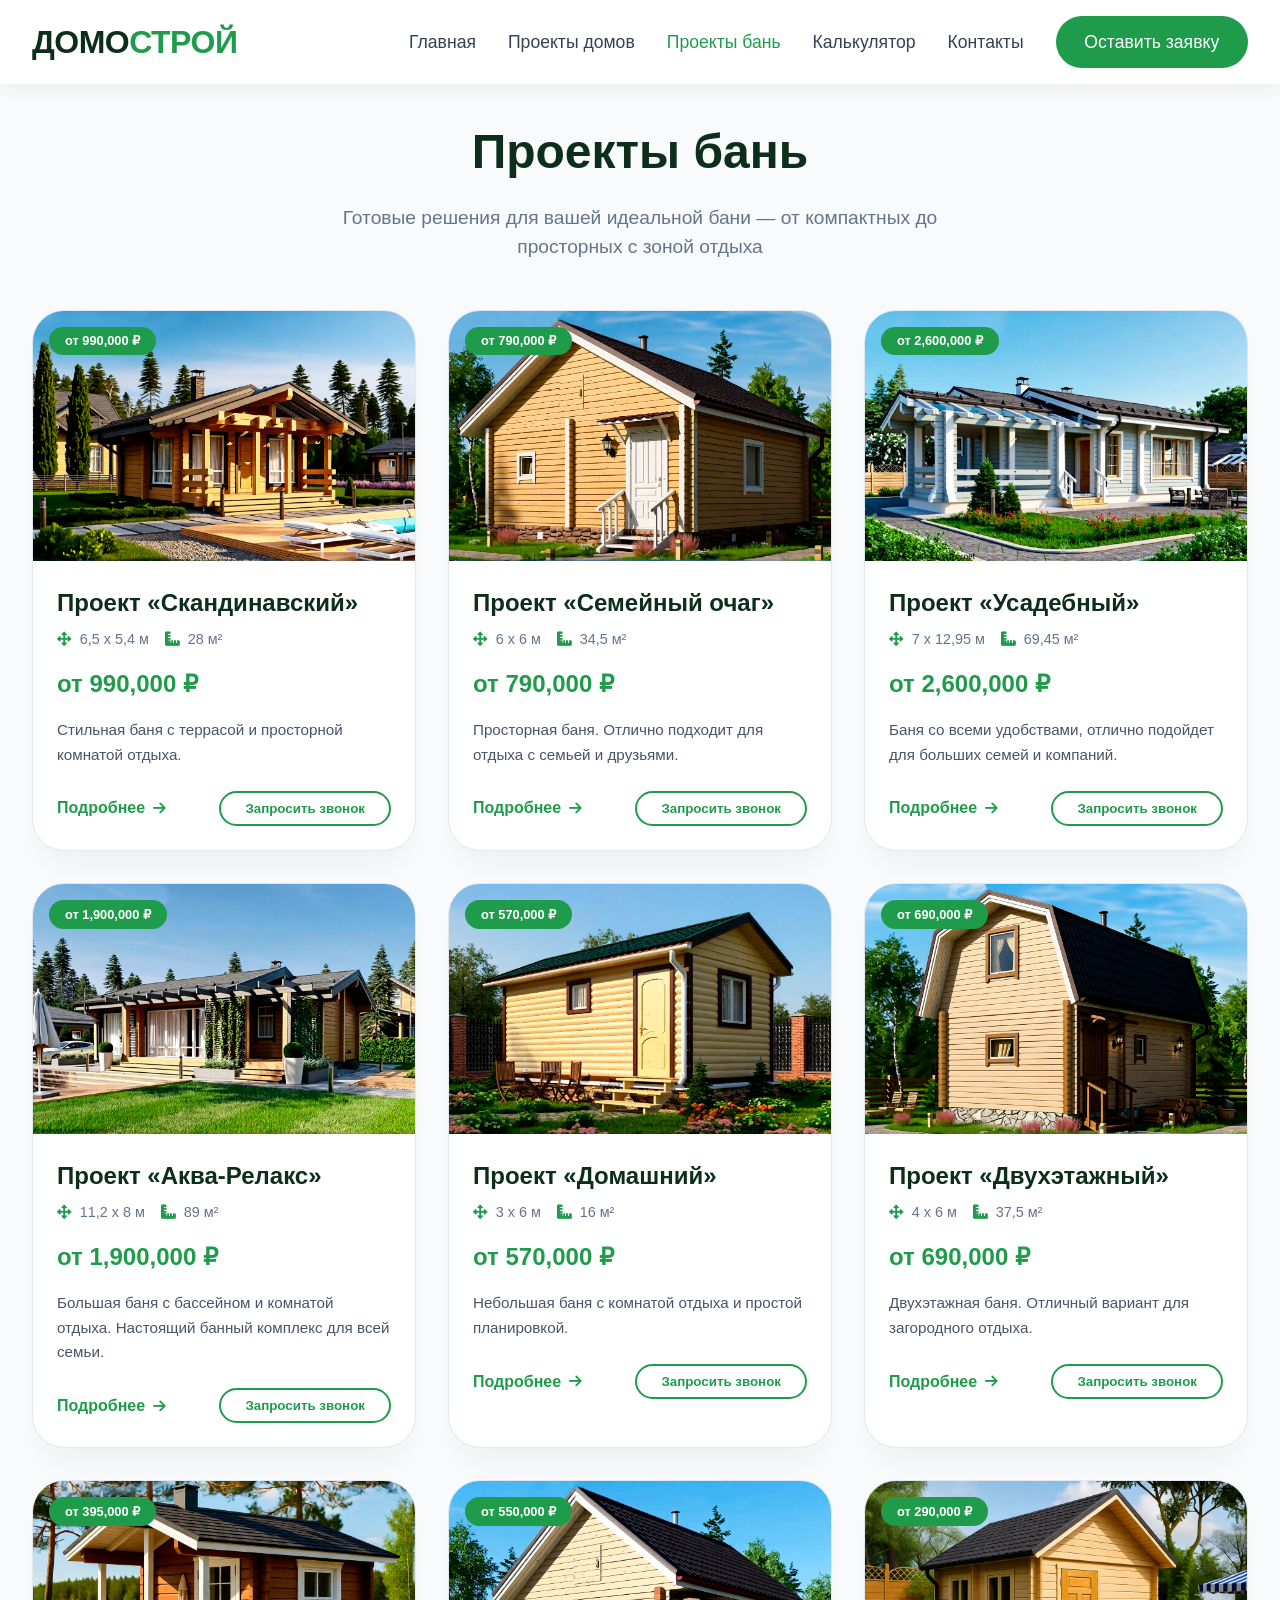
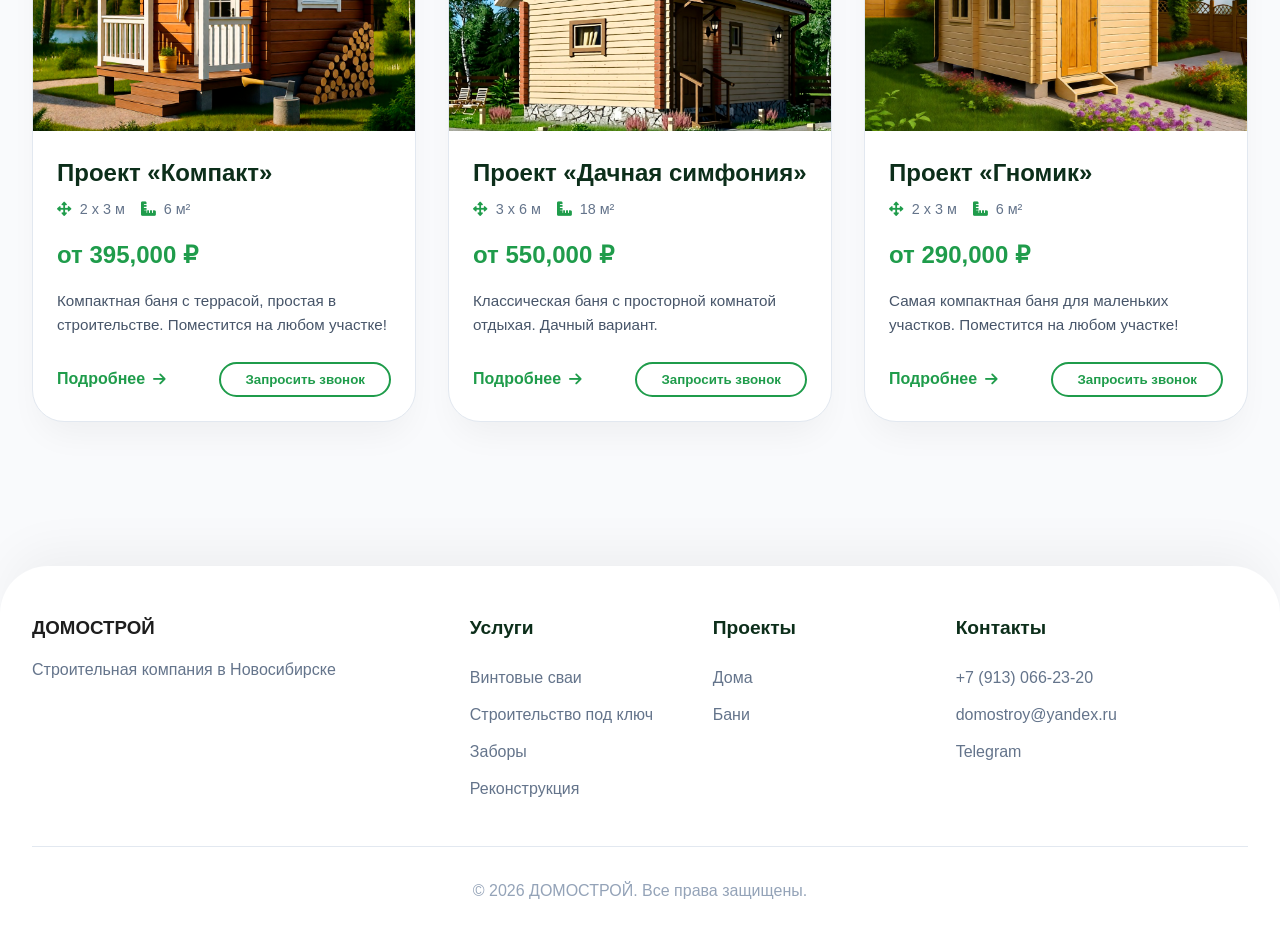
==== commit 12550b35: "Add files via upload" ====
--- a/baths.html
+++ b/baths.html
@@ -1241,228 +1241,56 @@
             }
         });
     </script>
-    <!-- ДОБАВЬТЕ ЭТОТ СКРИПТ В КОНЕЦ КАЖДОЙ СТРАНИЦЫ ПЕРЕД ЗАКРЫВАЮЩИМ ТЕГОМ </body> -->
+<!-- ПРОСТАЯ И ЛЁГКАЯ НАВИГАЦИЯ ДЛЯ МОБИЛЬНЫХ -->
 <script>
-// ===== УМНАЯ НАВИГАЦИЯ ДЛЯ МОБИЛЬНЫХ =====
+// Простая навигация без тяжёлых анимаций
 (function() {
-    // Ждём загрузку страницы
     if (document.readyState === 'loading') {
-        document.addEventListener('DOMContentLoaded', initSmartNav);
+        document.addEventListener('DOMContentLoaded', initSimpleNav);
     } else {
-        initSmartNav();
+        initSimpleNav();
     }
     
-    function initSmartNav() {
-        // Находим навигацию
+    function initSimpleNav() {
         const navbar = document.querySelector('.navbar');
         if (!navbar) return;
         
-        // Создаём контейнер для шапки, если его нет
-        let navContainer = navbar.querySelector('.nav-container');
-        if (!navContainer) return;
-        
-        // Добавляем индикатор прогресса (маленькая полоска)
-        const progressBar = document.createElement('div');
-        progressBar.className = 'nav-progress';
-        progressBar.style.cssText = `
-            position: absolute;
-            bottom: 0;
-            left: 0;
-            height: 3px;
-            background: linear-gradient(90deg, #1f9c4b, #4caf50);
-            width: 0%;
-            transition: width 0.1s ease;
-            z-index: 1001;
-        `;
-        navbar.appendChild(progressBar);
-        navbar.style.position = 'relative';
-        
-        // Добавляем стили для мобильной навигации
-        const style = document.createElement('style');
-        style.textContent = `
-            /* Базовые стили для навигации */
-            .navbar {
-                transition: transform 0.3s ease, box-shadow 0.3s ease, background 0.3s ease;
-                position: sticky;
-                top: 0;
-                z-index: 1000;
-                will-change: transform;
-                background: rgba(255, 255, 255, 0.98);
-                backdrop-filter: blur(8px);
-                -webkit-backdrop-filter: blur(8px);
-            }
-            
-            /* Состояние - шапка скрыта */
-            .navbar.nav-hidden {
-                transform: translateY(-100%);
-                box-shadow: none;
-            }
-            
-            /* Состояние - шапка сжата при скролле */
-            .navbar.nav-compact .nav-container {
-                padding-top: 0.5rem;
-                padding-bottom: 0.5rem;
-            }
-            
-            .navbar.nav-compact .logo-text {
-                font-size: 1.6rem;
-            }
-            
-            .navbar.nav-compact .nav-button {
-                padding: 0.5rem 1.2rem;
-                font-size: 0.9rem;
-            }
-            
-            /* Для мобильных устройств */
-            @media (max-width: 700px) {
-                .navbar .nav-container {
-                    flex-wrap: nowrap;
-                    padding: 0.8rem 1rem;
-                }
-                
-                .navbar .nav-links {
-                    gap: 0.8rem;
-                    font-size: 0.9rem;
-                }
-                
-                .navbar .nav-links a {
-                    font-size: 0.9rem;
-                }
-                
-                .navbar .nav-button {
-                    padding: 0.5rem 1rem;
-                    white-space: nowrap;
-                }
-                
-                /* Микро-состояние - только логотип */
-                .navbar.nav-micro .nav-links a:not(.nav-button) {
-                    display: none;
-                }
-                
-                .navbar.nav-micro .nav-container {
-                    justify-content: space-between;
-                }
-                
-                .navbar.nav-micro .logo-text {
-                    font-size: 1.4rem;
-                }
-                
-                .navbar.nav-micro .nav-button {
-                    padding: 0.4rem 0.8rem;
-                    font-size: 0.8rem;
-                }
-            }
-            
-            /* Прогресс-бар */
-            .nav-progress {
-                position: absolute;
-                bottom: 0;
-                left: 0;
-                height: 3px;
-                background: linear-gradient(90deg, #1f9c4b, #4caf50);
-                width: 0%;
-                transition: width 0.1s ease;
-                z-index: 1001;
-            }
-        `;
-        document.head.appendChild(style);
-        
+        // Только одно состояние - шапка исчезает при скролле вниз
         let lastScrollY = window.scrollY;
         let ticking = false;
-        let scrollDirection = 'down';
-        let scrollThreshold = 10; // Минимальное движение для срабатывания
-        let compactThreshold = 50; // Порог для компактного режима
-        let microThreshold = 150; // Порог для микро-режима (только лого и кнопка)
-        let isNavHidden = false;
         
-        // Функция обновления навигации
+        // Простая функция без лишних классов
         function updateNav() {
             const currentScrollY = window.scrollY;
             
-            // Определяем направление скролла
-            if (Math.abs(currentScrollY - lastScrollY) > scrollThreshold) {
-                scrollDirection = currentScrollY > lastScrollY ? 'down' : 'up';
-            }
-            
-            // Обновляем прогресс-бар
-            const scrollHeight = document.documentElement.scrollHeight - window.innerHeight;
-            const scrollProgress = (currentScrollY / scrollHeight) * 100;
-            progressBar.style.width = scrollProgress + '%';
-            
-            // Логика скрытия/показа шапки
-            if (scrollDirection === 'down' && currentScrollY > 100 && !isNavHidden) {
-                // Скроллим вниз - прячем шапку
-                navbar.classList.add('nav-hidden');
-                isNavHidden = true;
-            } else if (scrollDirection === 'up' && isNavHidden) {
-                // Скроллим вверх - показываем шапку
-                navbar.classList.remove('nav-hidden');
-                isNavHidden = false;
-            }
-            
-            // Компактный режим (уменьшенные отступы)
-            if (currentScrollY > compactThreshold) {
-                navbar.classList.add('nav-compact');
-            } else {
-                navbar.classList.remove('nav-compact');
-            }
-            
-            // Микро-режим для мобильных (скрываем ссылки, оставляем только лого и кнопку)
-            if (window.innerWidth <= 700) {
-                if (currentScrollY > microThreshold && scrollDirection === 'down') {
-                    navbar.classList.add('nav-micro');
-                } else if (scrollDirection === 'up' || currentScrollY < microThreshold) {
-                    navbar.classList.remove('nav-micro');
-                }
-            } else {
-                navbar.classList.remove('nav-micro');
+            // Если скроллим вниз и проехали больше 100px - прячем
+            if (currentScrollY > lastScrollY && currentScrollY > 100) {
+                navbar.style.transform = 'translateY(-100%)';
+                navbar.style.transition = 'transform 0.2s ease';
+            } 
+            // Если скроллим вверх или в самом верху - показываем
+            else if (currentScrollY < lastScrollY || currentScrollY < 10) {
+                navbar.style.transform = 'translateY(0)';
             }
             
             lastScrollY = currentScrollY;
             ticking = false;
         }
         
-        // Оптимизированный обработчик скролла
+        // Оптимизированный обработчик
         window.addEventListener('scroll', function() {
             if (!ticking) {
                 window.requestAnimationFrame(updateNav);
                 ticking = true;
             }
-        });
-        
-        // Обновляем при ресайзе окна
-        window.addEventListener('resize', function() {
-            if (window.innerWidth > 700) {
-                navbar.classList.remove('nav-micro');
-            }
-        });
-        
-        // Добавляем точку остановки (чтобы шапка не мешала при достижении верха)
-        let touchStartY = 0;
-        window.addEventListener('touchstart', function(e) {
-            touchStartY = e.touches[0].clientY;
         }, { passive: true });
         
-        window.addEventListener('touchmove', function(e) {
-            const touchY = e.touches[0].clientY;
-            const deltaY = touchStartY - touchY;
-            
-            // Если скроллим вверх и шапка скрыта, показываем её
-            if (deltaY < -20 && isNavHidden) {
-                navbar.classList.remove('nav-hidden');
-                isNavHidden = false;
+        // Показываем при достижении верха
+        window.addEventListener('scroll', function() {
+            if (window.scrollY < 10) {
+                navbar.style.transform = 'translateY(0)';
             }
         }, { passive: true });
-        
-        // Показываем шапку при достижении верха страницы
-        window.addEventListener('scroll', function() {
-            if (window.scrollY < 10 && isNavHidden) {
-                navbar.classList.remove('nav-hidden');
-                isNavHidden = false;
-            }
-        });
-        
-        console.log('Умная навигация инициализирована');
     }
 })();
 </script>
